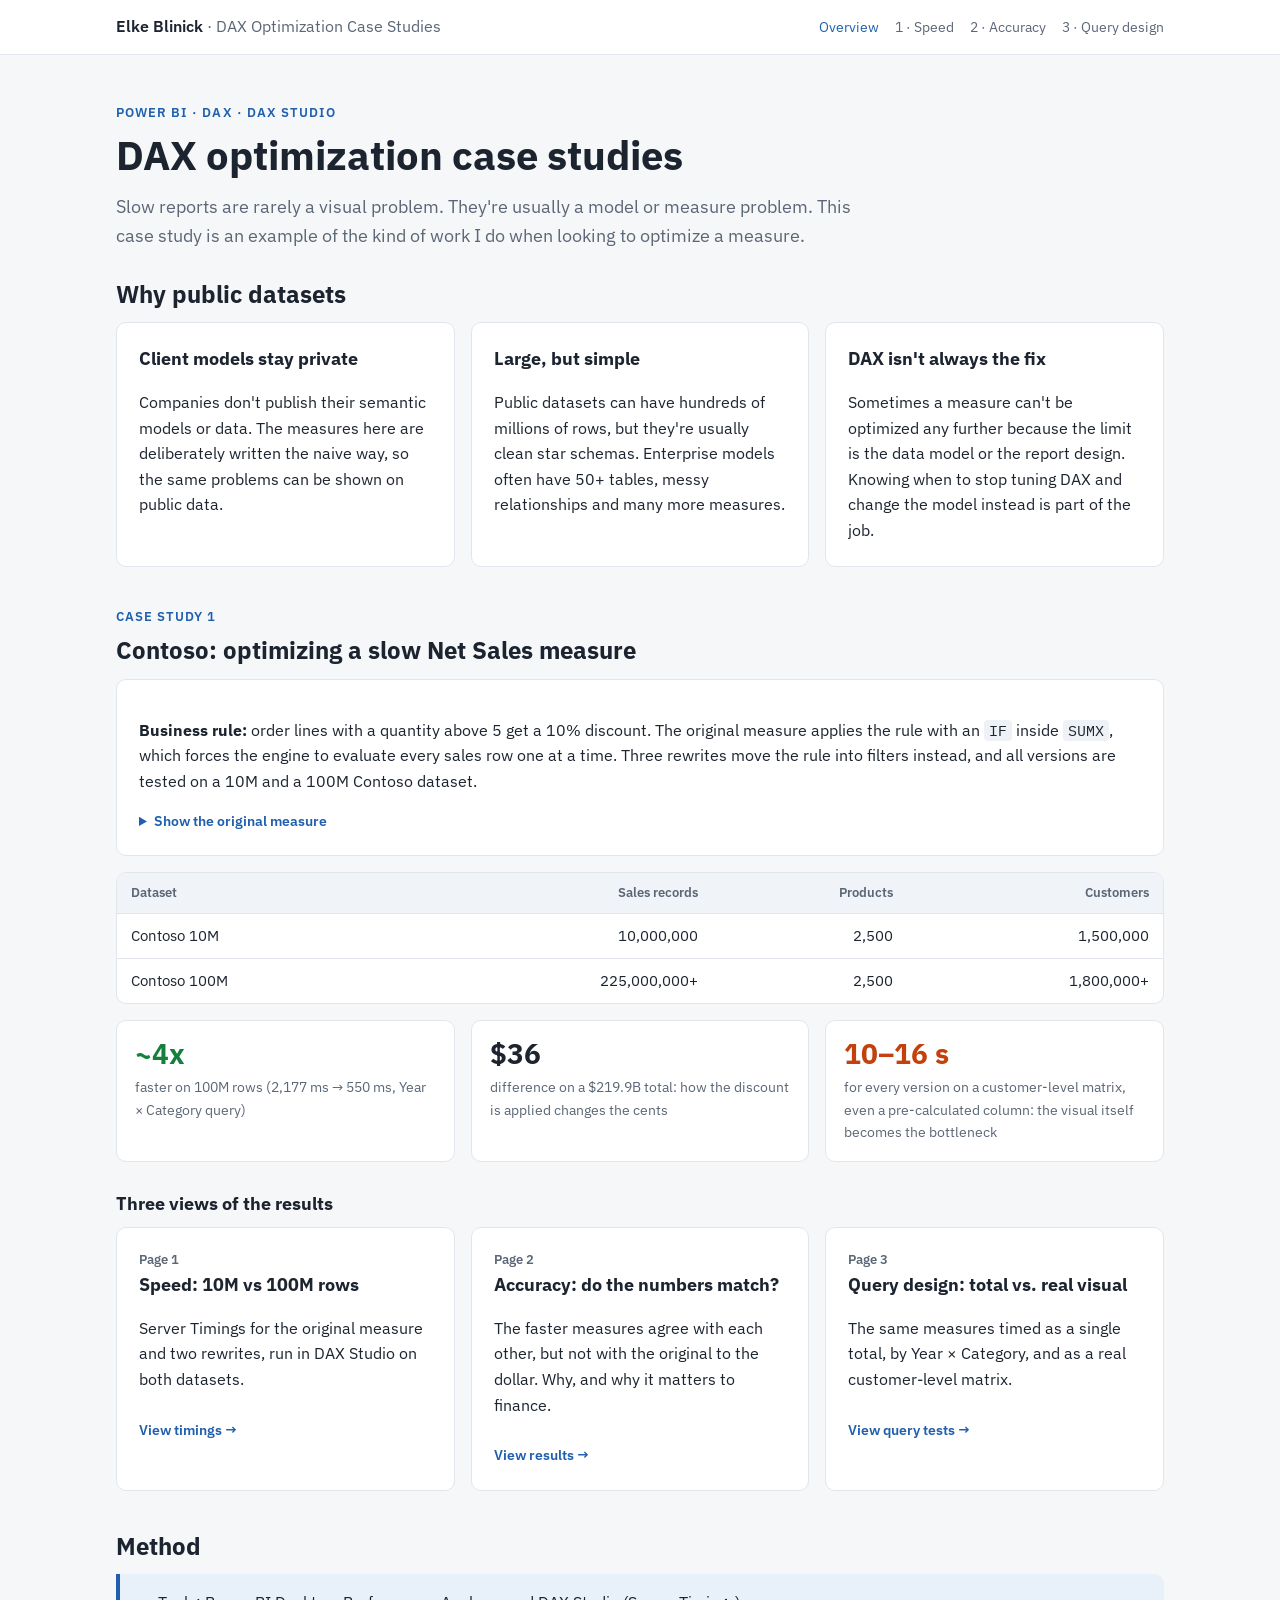
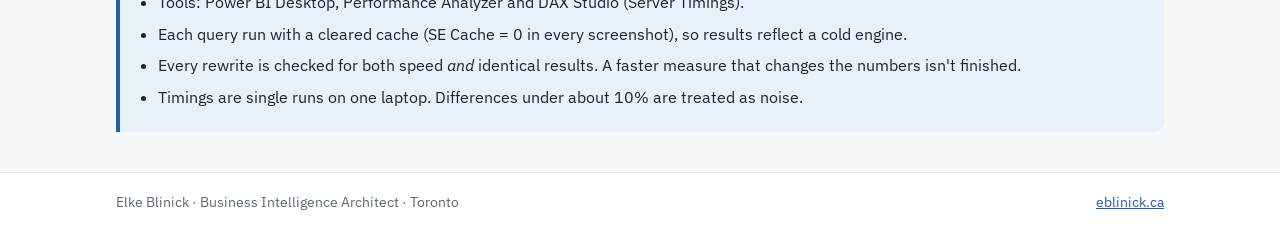
==== index.html @ 72b4e94e "Initial File upload" ====
<!DOCTYPE html>
<html lang="en">
<head>
<meta charset="utf-8">
<meta name="viewport" content="width=device-width, initial-scale=1">
<title>DAX Optimization Case Studies</title>
<meta name="description" content="DAX optimization case studies on public datasets by Elke Blinick, BI Architect: performance, accuracy and query design measured in DAX Studio.">
<link rel="preconnect" href="https://fonts.googleapis.com">
<link rel="preconnect" href="https://fonts.gstatic.com" crossorigin>
<link href="https://fonts.googleapis.com/css2?family=IBM+Plex+Mono:wght@400;500&family=IBM+Plex+Sans:wght@400;600;700&display=swap" rel="stylesheet">
<link rel="stylesheet" href="style.css">
</head>
<body>

<header class="site-header">
  <div class="wrap">
    <a class="brand" href="index.html">Elke Blinick <span>· DAX Optimization Case Studies</span></a>
    <nav class="site-nav" aria-label="Case study pages">
      <a href="index.html" aria-current="page">Overview</a>
      <a href="speed-10m-vs-100m.html">1 · Speed</a>
      <a href="result-accuracy.html">2 · Accuracy</a>
      <a href="query-granularity.html">3 · Query design</a>
    </nav>
  </div>
</header>

<main class="wrap">

  <div class="hero">
    <p class="eyebrow">Power BI · DAX · DAX Studio</p>
    <h1>DAX optimization case studies</h1>
    <p class="lead">Slow reports are rarely a visual problem. They're usually a model or measure problem. This case study is an example of the kind of work I do when looking to 
	optimize a measure.</p>
  </div>

  <section>
    <h2>Why public datasets</h2>
    <div class="grid grid-3">
      <div class="panel">
        <h3>Client models stay private</h3>
        <p>Companies don't publish their semantic models or data. The measures here are deliberately written the naive way, so the same problems can be shown on public data.</p>
      </div>
      <div class="panel">
        <h3>Large, but simple</h3>
        <p>Public datasets can have hundreds of millions of rows, but they're usually clean star schemas. Enterprise models often have 50+ tables, messy relationships and many more measures.</p>
      </div>
      <div class="panel">
        <h3>DAX isn't always the fix</h3>
        <p>Sometimes a measure can't be optimized any further because the limit is the data model or the report design. Knowing when to stop tuning DAX and change the model instead is part of the job.</p>
      </div>
    </div>
  </section>

  <section>
    <p class="eyebrow">Case study 1</p>
    <h2>Contoso: optimizing a slow Net Sales measure</h2>
    <div class="panel" style="margin-bottom:16px">
      <p><strong>Business rule:</strong> order lines with a quantity above 5 get a 10% discount. The original measure applies the rule with an <code>IF</code> inside <code>SUMX</code>, which forces the engine to evaluate every sales row one at a time. Three rewrites move the rule into filters instead, and all versions are tested on a 10M and a 100M Contoso dataset.</p>
      <details>
        <summary>Show the original measure</summary>
<pre>Net Sales Slow =
SUMX ( Sales,
    IF ( Sales[Quantity] &gt; 5,
         Sales[Quantity] * Sales[Net Price] * 0.9,
         Sales[Quantity] * Sales[Net Price] ) )</pre>
      </details>
    </div>

    <div class="table-wrap" style="margin-bottom:16px">
      <table>
        <thead>
          <tr><th>Dataset</th><th>Sales records</th><th>Products</th><th>Customers</th></tr>
        </thead>
        <tbody>
          <tr><td>Contoso 10M</td><td>10,000,000</td><td>2,500</td><td>1,500,000</td></tr>
          <tr><td>Contoso 100M</td><td>225,000,000+</td><td>2,500</td><td>1,800,000+</td></tr>
        </tbody>
      </table>
    </div>

    <div class="stats" style="margin-bottom:16px">
      <div class="stat"><div class="value fast">~4x</div><div class="label">faster on 100M rows (2,177 ms → 550 ms, Year × Category query)</div></div>
      <div class="stat"><div class="value">$36</div><div class="label">difference on a $219.9B total: how the discount is applied changes the cents</div></div>
      <div class="stat"><div class="value slow">10–16 s</div><div class="label">for every version on a customer-level matrix, even a pre-calculated column: the visual itself becomes the bottleneck</div></div>
    </div>

    <h3 style="margin-top:28px">Three views of the results</h3>
    <div class="grid grid-3">
      <a class="panel card-link" href="speed-10m-vs-100m.html">
        <div class="card-num">Page 1</div>
        <h3>Speed: 10M vs 100M rows</h3>
        <p>Server Timings for the original measure and two rewrites, run in DAX Studio on both datasets.</p>
        <span class="more">View timings →</span>
      </a>
      <a class="panel card-link" href="result-accuracy.html">
        <div class="card-num">Page 2</div>
        <h3>Accuracy: do the numbers match?</h3>
        <p>The faster measures agree with each other, but not with the original to the dollar. Why, and why it matters to finance.</p>
        <span class="more">View results →</span>
      </a>
      <a class="panel card-link" href="query-granularity.html">
        <div class="card-num">Page 3</div>
        <h3>Query design: total vs. real visual</h3>
        <p>The same measures timed as a single total, by Year × Category, and as a real customer-level matrix.</p>
        <span class="more">View query tests →</span>
      </a>
    </div>
  </section>

  <section>
    <h2>Method</h2>
    <div class="callout">
      <ul class="clean">
        <li>Tools: Power BI Desktop, Performance Analyzer and DAX Studio (Server Timings).</li>
        <li>Each query run with a cleared cache (SE Cache = 0 in every screenshot), so results reflect a cold engine.</li>
        <li>Every rewrite is checked for both speed <em>and</em> identical results. A faster measure that changes the numbers isn't finished.</li>
        <li>Timings are single runs on one laptop. Differences under about 10% are treated as noise.</li>
      </ul>
    </div>
  </section>

</main>

<footer class="site-footer">
  <div class="wrap">
    <span>Elke Blinick · Business Intelligence Architect · Toronto</span>
    <a href="https://eblinick.ca">eblinick.ca</a>
  </div>
</footer>

</body>
</html>
---- style.css ----
:root {
  --bg: #f6f7f9;
  --surface: #ffffff;
  --text: #1c2430;
  --muted: #5b6676;
  --line: #e2e6ec;
  --accent: #1f5fae;
  --accent-soft: #e8f0fa;
  --slow: #c2410c;
  --fast: #15803d;
  --code-bg: #0f172a;
  --code-text: #e2e8f0;
  --radius: 10px;
}

* { box-sizing: border-box; }

html { -webkit-text-size-adjust: 100%; }

body {
  margin: 0;
  background: var(--bg);
  color: var(--text);
  font-family: "IBM Plex Sans", "Segoe UI", system-ui, -apple-system, sans-serif;
  font-size: 16px;
  line-height: 1.6;
}

a { color: var(--accent); }

.wrap { max-width: 1080px; margin: 0 auto; padding: 0 16px; }

/* Header */
.site-header { background: var(--surface); border-bottom: 1px solid var(--line); }
.site-header .wrap { display: flex; flex-wrap: wrap; gap: 8px 20px; align-items: center; justify-content: space-between; padding-top: 14px; padding-bottom: 14px; }
.brand { font-weight: 600; color: var(--text); text-decoration: none; }
.brand span { color: var(--muted); font-weight: 400; }
.site-nav { display: flex; flex-wrap: wrap; gap: 4px 16px; font-size: 14px; }
.site-nav a { text-decoration: none; color: var(--muted); }
.site-nav a:hover, .site-nav a[aria-current="page"] { color: var(--accent); }

/* Hero */
.hero { padding: 48px 0 28px; }
.eyebrow { font-size: 13px; letter-spacing: .08em; text-transform: uppercase; color: var(--accent); font-weight: 600; margin: 0 0 8px; }
h1 { font-size: clamp(28px, 4vw, 40px); line-height: 1.2; margin: 0 0 14px; }
h2 { font-size: 24px; line-height: 1.3; margin: 0 0 12px; }
h3 { font-size: 18px; margin: 0 0 8px; }
.lead { font-size: 18px; color: var(--muted); max-width: 760px; margin: 0; }

section { margin: 0 0 40px; }

/* Cards and panels */
.panel { background: var(--surface); border: 1px solid var(--line); border-radius: var(--radius); padding: 22px; }
.grid { display: grid; gap: 16px; }
.grid-3 { grid-template-columns: repeat(auto-fit, minmax(240px, 1fr)); }
.grid-2 { grid-template-columns: repeat(auto-fit, minmax(300px, 1fr)); }

.card-link { display: block; text-decoration: none; color: inherit; transition: border-color .15s, box-shadow .15s; }
.card-link:hover { border-color: var(--accent); box-shadow: 0 4px 16px rgba(31, 95, 174, .08); }
.card-link .more { color: var(--accent); font-weight: 600; font-size: 14px; margin-top: 10px; display: inline-block; }
.card-num { font-size: 13px; color: var(--muted); font-weight: 600; }

.callout { border-left: 4px solid var(--accent); background: var(--accent-soft); padding: 16px 18px; border-radius: 0 var(--radius) var(--radius) 0; }
.callout p:last-child, .panel p:last-child { margin-bottom: 0; }

ul.clean { padding-left: 20px; margin: 0; }
ul.clean li { margin-bottom: 6px; }

/* Stats */
.stats { display: grid; grid-template-columns: repeat(auto-fit, minmax(180px, 1fr)); gap: 16px; }
.stat { background: var(--surface); border: 1px solid var(--line); border-radius: var(--radius); padding: 18px; }
.stat .value { font-size: 28px; font-weight: 700; line-height: 1.1; font-variant-numeric: tabular-nums; }
.stat .label { font-size: 14px; color: var(--muted); margin-top: 6px; }

/* Tables */
.table-wrap { overflow-x: auto; background: var(--surface); border: 1px solid var(--line); border-radius: var(--radius); }
table { width: 100%; border-collapse: collapse; font-size: 15px; font-variant-numeric: tabular-nums; }
th, td { padding: 10px 14px; text-align: right; border-bottom: 1px solid var(--line); white-space: nowrap; }
th:first-child, td:first-child { text-align: left; }
thead th { background: #f0f3f7; font-weight: 600; font-size: 13px; color: var(--muted); }
tbody tr:last-child td { border-bottom: 0; }
.slow { color: var(--slow); font-weight: 600; }
.fast { color: var(--fast); font-weight: 600; }

/* Figures */
.figure-block { background: var(--surface); border: 1px solid var(--line); border-radius: var(--radius); padding: 22px; margin-bottom: 24px; }
.figure-block h3 { display: flex; flex-wrap: wrap; gap: 6px 10px; align-items: baseline; }
.tag { font-size: 12px; font-weight: 600; padding: 2px 8px; border-radius: 99px; background: #f0f3f7; color: var(--muted); }
.tag.slow-tag { background: #fdecdf; color: var(--slow); }
.tag.fast-tag { background: #e3f4e8; color: var(--fast); }
figure { margin: 14px 0; }
figure a { display: block; border: 1px solid var(--line); border-radius: 6px; overflow: hidden; background: #fff; }
figure img { display: block; width: 100%; height: auto; }
figcaption { font-size: 13px; color: var(--muted); margin-top: 6px; }

/* Code */
details { margin-top: 12px; }
summary { cursor: pointer; color: var(--accent); font-weight: 600; font-size: 14px; }
pre { background: var(--code-bg); color: var(--code-text); padding: 16px; border-radius: 8px; overflow-x: auto; font-family: "IBM Plex Mono", Consolas, monospace; font-size: 13.5px; line-height: 1.5; margin: 10px 0 0; }
code { font-family: "IBM Plex Mono", Consolas, monospace; font-size: .92em; }
p code, li code { background: #eef1f5; padding: 1px 5px; border-radius: 4px; }

/* Pager */
.pager { display: flex; flex-wrap: wrap; justify-content: space-between; gap: 12px; padding: 8px 0 40px; }
.pager a { text-decoration: none; font-weight: 600; }

.site-footer { border-top: 1px solid var(--line); background: var(--surface); font-size: 14px; color: var(--muted); }
.site-footer .wrap { padding-top: 18px; padding-bottom: 18px; display: flex; flex-wrap: wrap; gap: 8px 20px; justify-content: space-between; }

@media (max-width: 600px) {
  .hero { padding: 32px 0 20px; }
  .panel, .figure-block { padding: 16px; }
  th, td { padding: 8px 10px; }
}
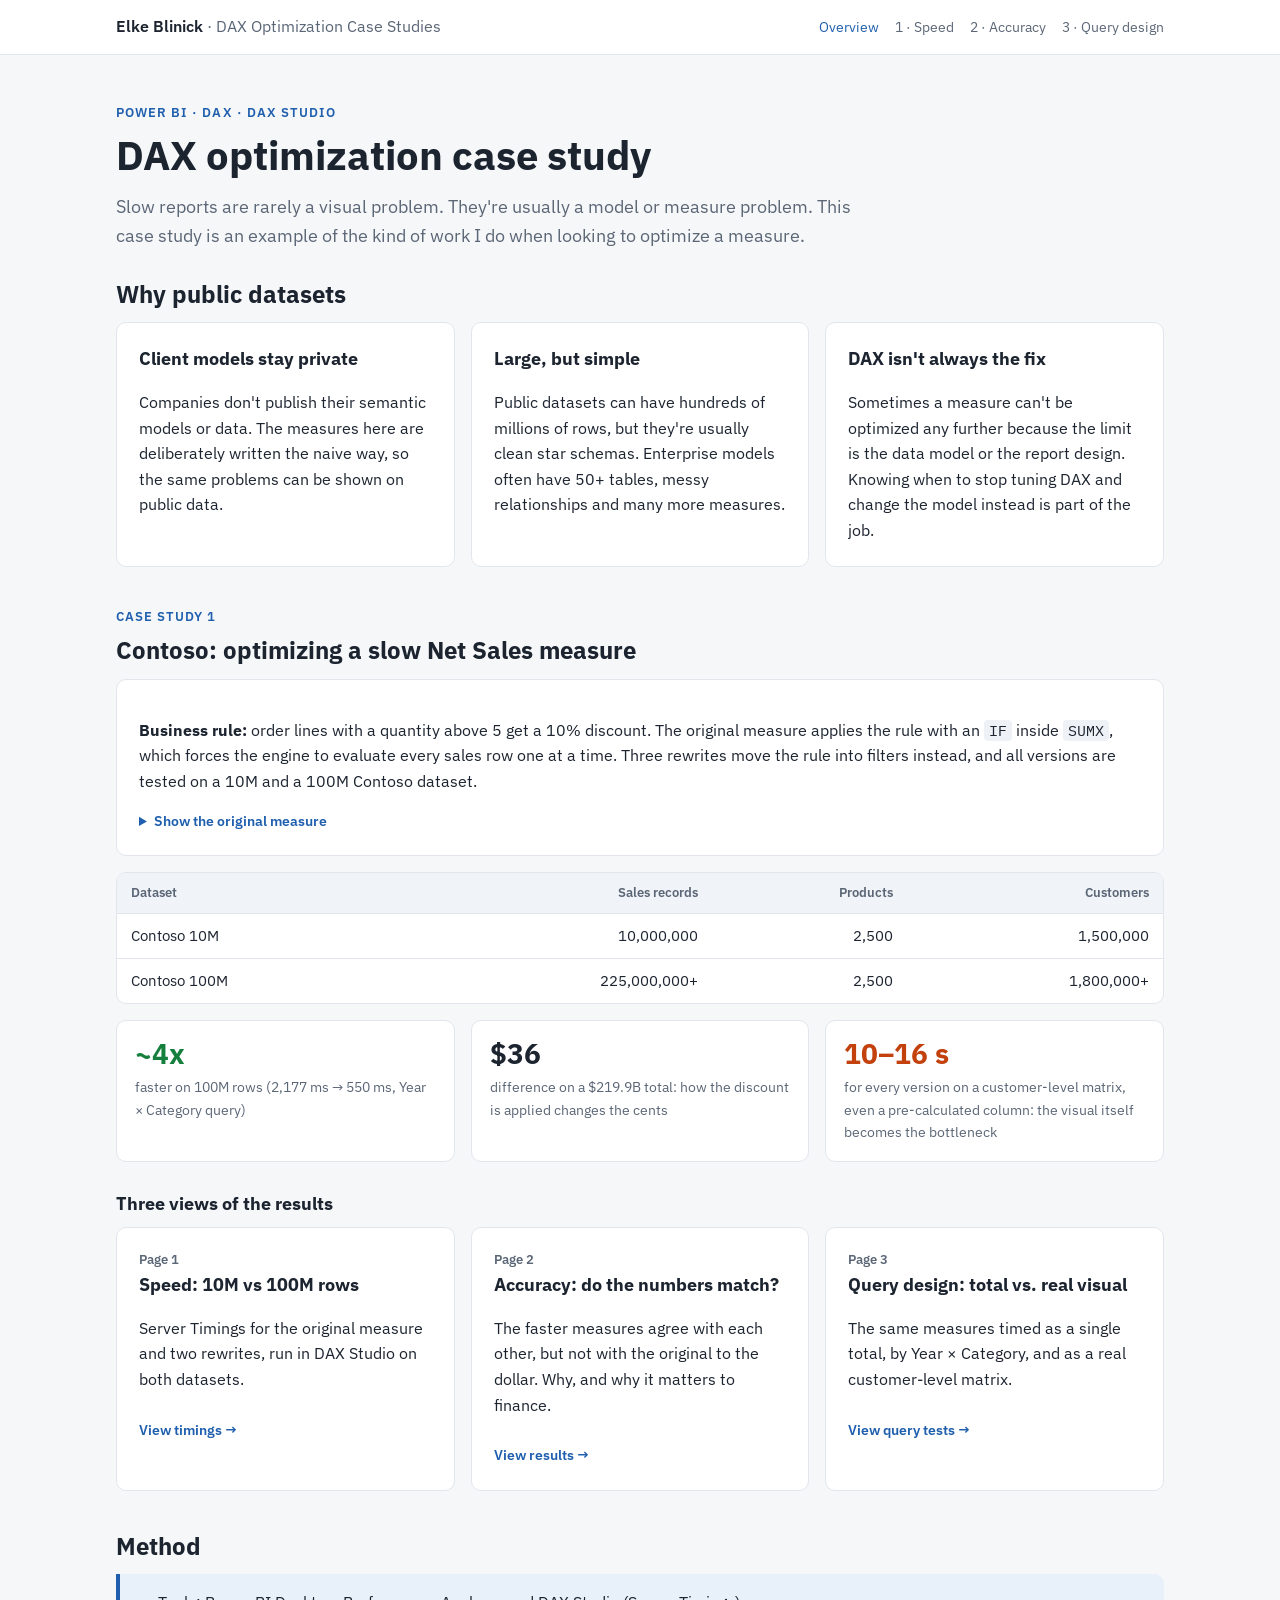
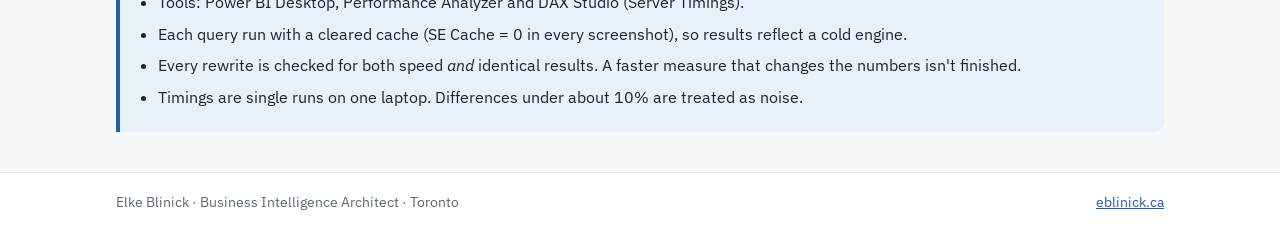
==== commit 720b2da2: "added image to index.html" ====
--- a/index.html
+++ b/index.html
@@ -26,9 +26,9 @@
 
 <main class="wrap">
 
-  <div class="hero">
+  <div class="hero hero-banner">
     <p class="eyebrow">Power BI · DAX · DAX Studio</p>
-    <h1>DAX optimization case studies</h1>
+    <h1>DAX optimization case study</h1>
     <p class="lead">Slow reports are rarely a visual problem. They're usually a model or measure problem. This case study is an example of the kind of work I do when looking to 
 	optimize a measure.</p>
   </div>
